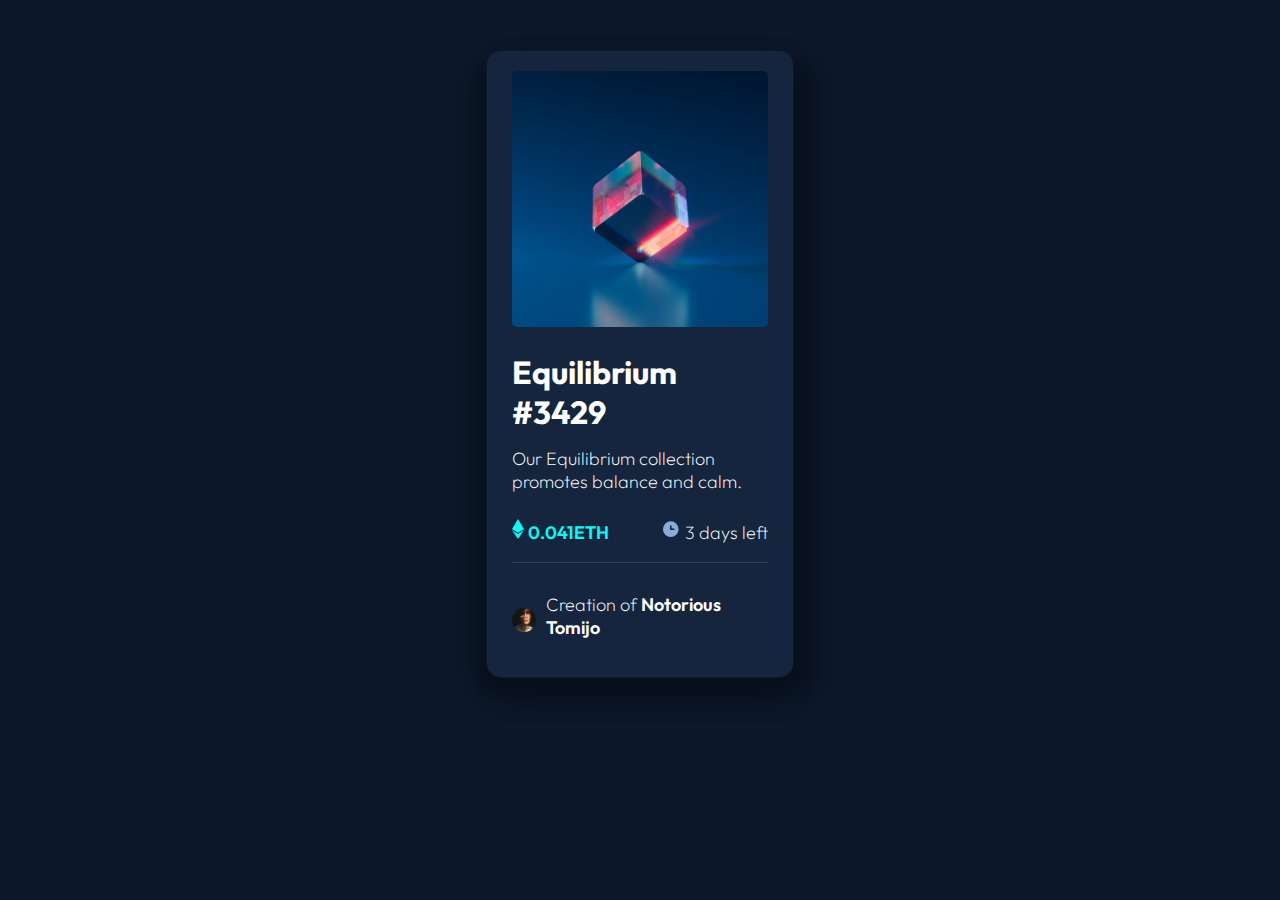
==== index.html @ b698d107 "Rename newnft.html to index.html" ====
<!DOCTYPE html>
<html lang="en">

<head>
    <meta charset="UTF-8">
    <meta http-equiv="X-UA-Compatible" content="IE=edge">
    <meta name="viewport" content="width=device-width, initial-scale=1.0">
    <title>My NFT Shii</title>
    <link rel="stylesheet" href="nft.css">
    <link rel="preconnect" href="https://fonts.googleapis.com">
    <link rel="preconnect" href="https://fonts.gstatic.com" crossorigin>
    <link href="https://fonts.googleapis.com/css2?family=Outfit:wght@300;400;600&display=swap" rel="stylesheet">
</head>

<body>
    <section id="card">
        <section id="first">
            <div class="image-container">
                <img src="images/image-equilibrium.jpg" alt="image of a glass cube" class='main-image'>
                <div class="after">
                    <img src="images/icon-view.svg" alt="view icon" id="hover-view">
                </div>

            </div>
            <h1>Equilibrium #3429</h1>
        </section>
        <section>
            <p>Our Equilibrium collection promotes balance and calm.</p>
            <div id="info">
                <div class="sub-info">
                    <img src="images/icon-ethereum.svg" alt="image of ethereum" class="icon2">
                    <p> <span class="boldtext eth">0.041ETH</span> </p>
                </div>
                <div class="sub-info">
                    <img src="images/icon-clock.svg" alt="icon of clock" class="icon2">
                    <p>3 days left</p>
                </div>
            </div>
            <div id="last">
                <img src="images/image-avatar.png" alt="user avatar" class="icon">
                <p>Creation of <span class="boldtext">Notorious Tomijo</span></p>
            </div>

        </section>
    </section>


</body>

</html>
---- nft.css ----
body{
    font-family: 'Outfit', sans-serif;
    background-color: hsl(217, 54%, 11%);
    color: #fff;
}

p {
    font-size: 18px;
    margin-top: 10px;
    font-weight: 200;
}

h1 {
    margin-bottom: 5px;
}

#card{
    margin: auto;
    border: 1px solid hsl(217, 54%, 11%);
    border-radius: 15px;
    width: 20vw;
    height: 25%;
    display: flex;
    flex-direction: column;
    justify-content: flex-start;
    align-items: center;
    padding: 0 2%;
    margin-top: 50px;
    background-color: hsl(216, 50%, 16%);
    box-shadow: 20px 15px 25px 2px hsl(216, 53%, 7%), 
    -10px 15px 25px 2px hsl(216, 53%, 7%);
}

.main-image {
    height: 75%;
    width: 100%;
    margin: 0 auto;
    border-radius: 5px;
    

}

#first {
    height: 10%;
}

#info {
    display: flex;
    flex-direction: row;
    justify-content: space-between;
    border-bottom: 1px solid hsl(215, 32%, 27%);

}

.sub-info {
    display: flex;
    flex-direction: row;
    justify-content: space-between;
    align-items: baseline;
    


}

.icon {
    width: 24px;
    height: 24px;
    margin-right: 10px;
}

.icon2 {
    margin-right: 4px;
    height: 20px;
}

.boldtext {
    font-weight: 600;
    transition: all 500ms ease-in;
}

#last {
    display: flex;
    flex-direction: row;
    justify-content: flex-start;
    align-items: center;
    margin: 20px 0;
    font-size: 16px;
}

.eth {
    color: hsl(178, 100%, 50%);
}

h1:hover {
    color:hsl(178, 100%, 50%);
}

.boldtext:hover {
    color:hsl(178, 100%, 50%);
}

.image-container {
    position: relative;
    margin-top: 20px;

}

.image-container .after {
    position: absolute;
    top: 0;
    left: 0;
    width: 100%;
    height: 98%;
    display: none;
    color: #fff;
    transition: all 1s ease-in;
}

.image-container:hover .after {
    display: flex;
    justify-content: center;
    align-items: center;
    background:hsla(215, 52%, 70%, 0.459);
    border-radius: 5px;
}

#hover-view {
    height:48px;
    width: 48px;
} 

@media screen and (max-width: 1200px) {
    #card {
        width: 25vw;
    }
}

@media screen and (max-width: 900px) {
    #card {
        width: 30vw;
    }
}

@media screen and (max-width: 750px) {
    #card {
        width: 35vw;
    }
}

@media screen and (max-width: 600px) {
    #card {
        width: 40vw;
    }
}

@media screen and (max-width: 550px) {
    #card {
        width: 50vw;
    }

}
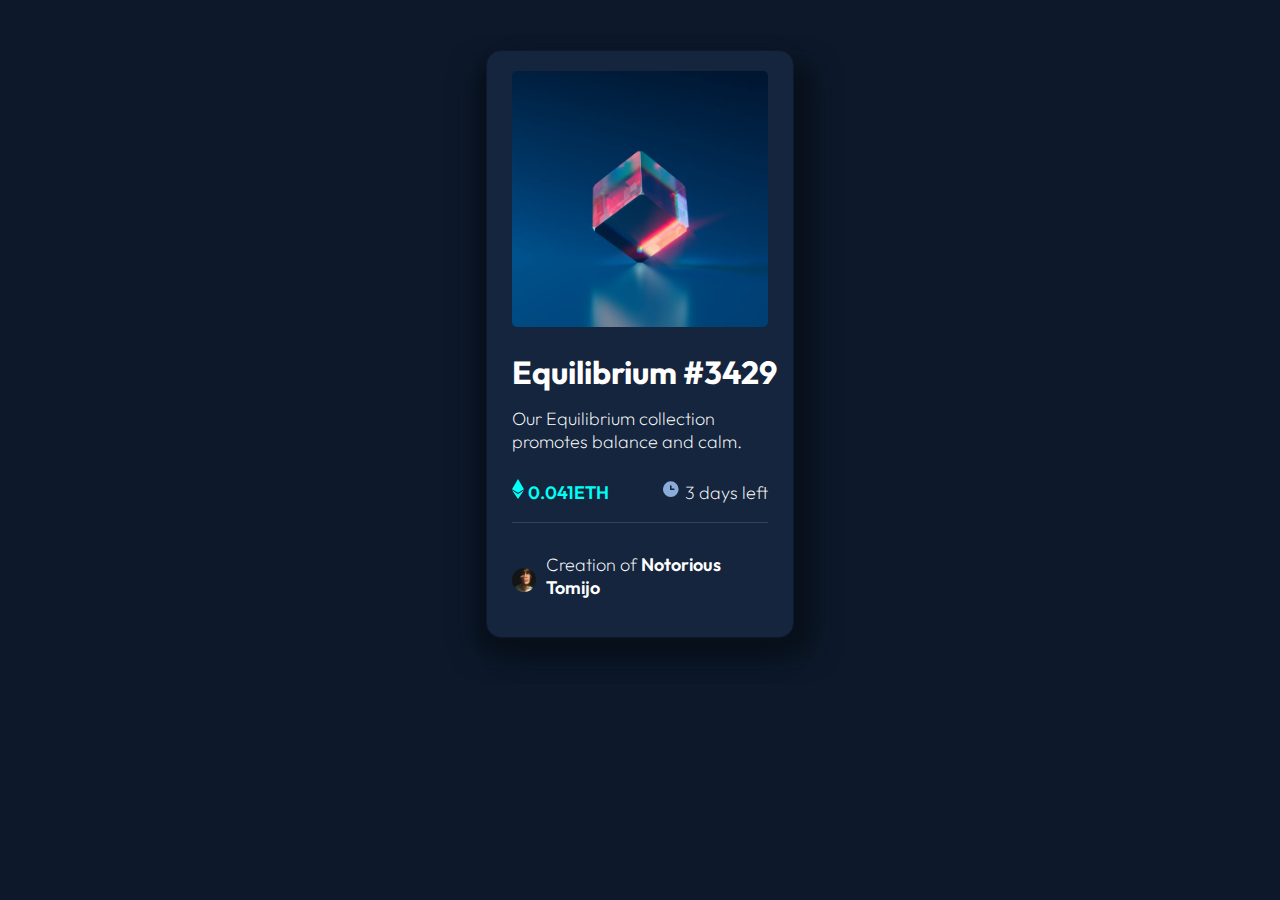
==== commit 98f3b7ad: "Update index.html" ====
--- a/index.html
+++ b/index.html
@@ -13,36 +13,40 @@
 </head>
 
 <body>
-    <section id="card">
-        <section id="first">
-            <div class="image-container">
-                <img src="images/image-equilibrium.jpg" alt="image of a glass cube" class='main-image'>
-                <div class="after">
-                    <img src="images/icon-view.svg" alt="view icon" id="hover-view">
+    <main>
+        <div class="card">
+            <div class="first">
+                <figure class="image-container">
+                    <img src="images/image-equilibrium.jpg" alt="View ethereum" class='main-image'>
+                    <div class="after">
+                        <img src="images/icon-view.svg" class="hover-view">
+                    </div>
+
+                </figure>
+                <h1><a href="#">Equilibrium #3429</a></h1>
+            </div>
+            <div>
+                <p>Our Equilibrium collection promotes balance and calm.</p>
+                <div class="info">
+                    <div class="sub-info">
+                        <img src="images/icon-ethereum.svg" class="icon2">
+
+                        <p> <span class="boldtext eth">0.041ETH</span> </p>
+                    </div>
+                    <div class="sub-info">
+                        <img src="images/icon-clock.svg" class="icon2">
+                        <p>3 days left</p>
+                    </div>
                 </div>
+                <footer>
+                    <img src="images/image-avatar.png" class="icon">
+                    <p>Creation of <span class="boldtext"> <a href="#">Notorious Tomijo</a> </span></p>
+                </footer>
 
             </div>
-            <h1>Equilibrium #3429</h1>
-        </section>
-        <section>
-            <p>Our Equilibrium collection promotes balance and calm.</p>
-            <div id="info">
-                <div class="sub-info">
-                    <img src="images/icon-ethereum.svg" alt="image of ethereum" class="icon2">
-                    <p> <span class="boldtext eth">0.041ETH</span> </p>
-                </div>
-                <div class="sub-info">
-                    <img src="images/icon-clock.svg" alt="icon of clock" class="icon2">
-                    <p>3 days left</p>
-                </div>
-            </div>
-            <div id="last">
-                <img src="images/image-avatar.png" alt="user avatar" class="icon">
-                <p>Creation of <span class="boldtext">Notorious Tomijo</span></p>
-            </div>
+        </div>
+    </main>
 
-        </section>
-    </section>
 
 
 </body>
--- a/nft.css
+++ b/nft.css
@@ -5,21 +5,27 @@
 }
 
 p {
-    font-size: 18px;
+    font-size: 1.125rem;
     margin-top: 10px;
     font-weight: 200;
 }
 
+a {
+    text-decoration: none;
+    color: white;
+}
+
 h1 {
     margin-bottom: 5px;
+    margin-left: 40px;
 }
 
-#card{
+
+.card{
     margin: auto;
     border: 1px solid hsl(217, 54%, 11%);
     border-radius: 15px;
-    width: 20vw;
-    height: 25%;
+    max-width: 20vw;
     display: flex;
     flex-direction: column;
     justify-content: flex-start;
@@ -32,19 +38,17 @@
 }
 
 .main-image {
-    height: 75%;
-    width: 100%;
-    margin: 0 auto;
+    
+    max-width: 20vw;
+    margin: 0 0;
     border-radius: 5px;
     
 
 }
 
-#first {
-    height: 10%;
-}
 
-#info {
+
+.info {
     display: flex;
     flex-direction: row;
     justify-content: space-between;
@@ -57,8 +61,6 @@
     flex-direction: row;
     justify-content: space-between;
     align-items: baseline;
-    
-
 
 }
 
@@ -78,30 +80,29 @@
     transition: all 500ms ease-in;
 }
 
-#last {
+footer {
     display: flex;
     flex-direction: row;
     justify-content: flex-start;
     align-items: center;
     margin: 20px 0;
-    font-size: 16px;
+    font-size: 1rem;
 }
 
 .eth {
     color: hsl(178, 100%, 50%);
 }
 
-h1:hover {
+a:hover {
     color:hsl(178, 100%, 50%);
 }
 
-.boldtext:hover {
-    color:hsl(178, 100%, 50%);
-}
+
 
 .image-container {
     position: relative;
     margin-top: 20px;
+    
 
 }
 
@@ -124,39 +125,5 @@
     border-radius: 5px;
 }
 
-#hover-view {
-    height:48px;
-    width: 48px;
-} 
 
-@media screen and (max-width: 1200px) {
-    #card {
-        width: 25vw;
-    }
-}
 
-@media screen and (max-width: 900px) {
-    #card {
-        width: 30vw;
-    }
-}
-
-@media screen and (max-width: 750px) {
-    #card {
-        width: 35vw;
-    }
-}
-
-@media screen and (max-width: 600px) {
-    #card {
-        width: 40vw;
-    }
-}
-
-@media screen and (max-width: 550px) {
-    #card {
-        width: 50vw;
-    }
-
-}
-
